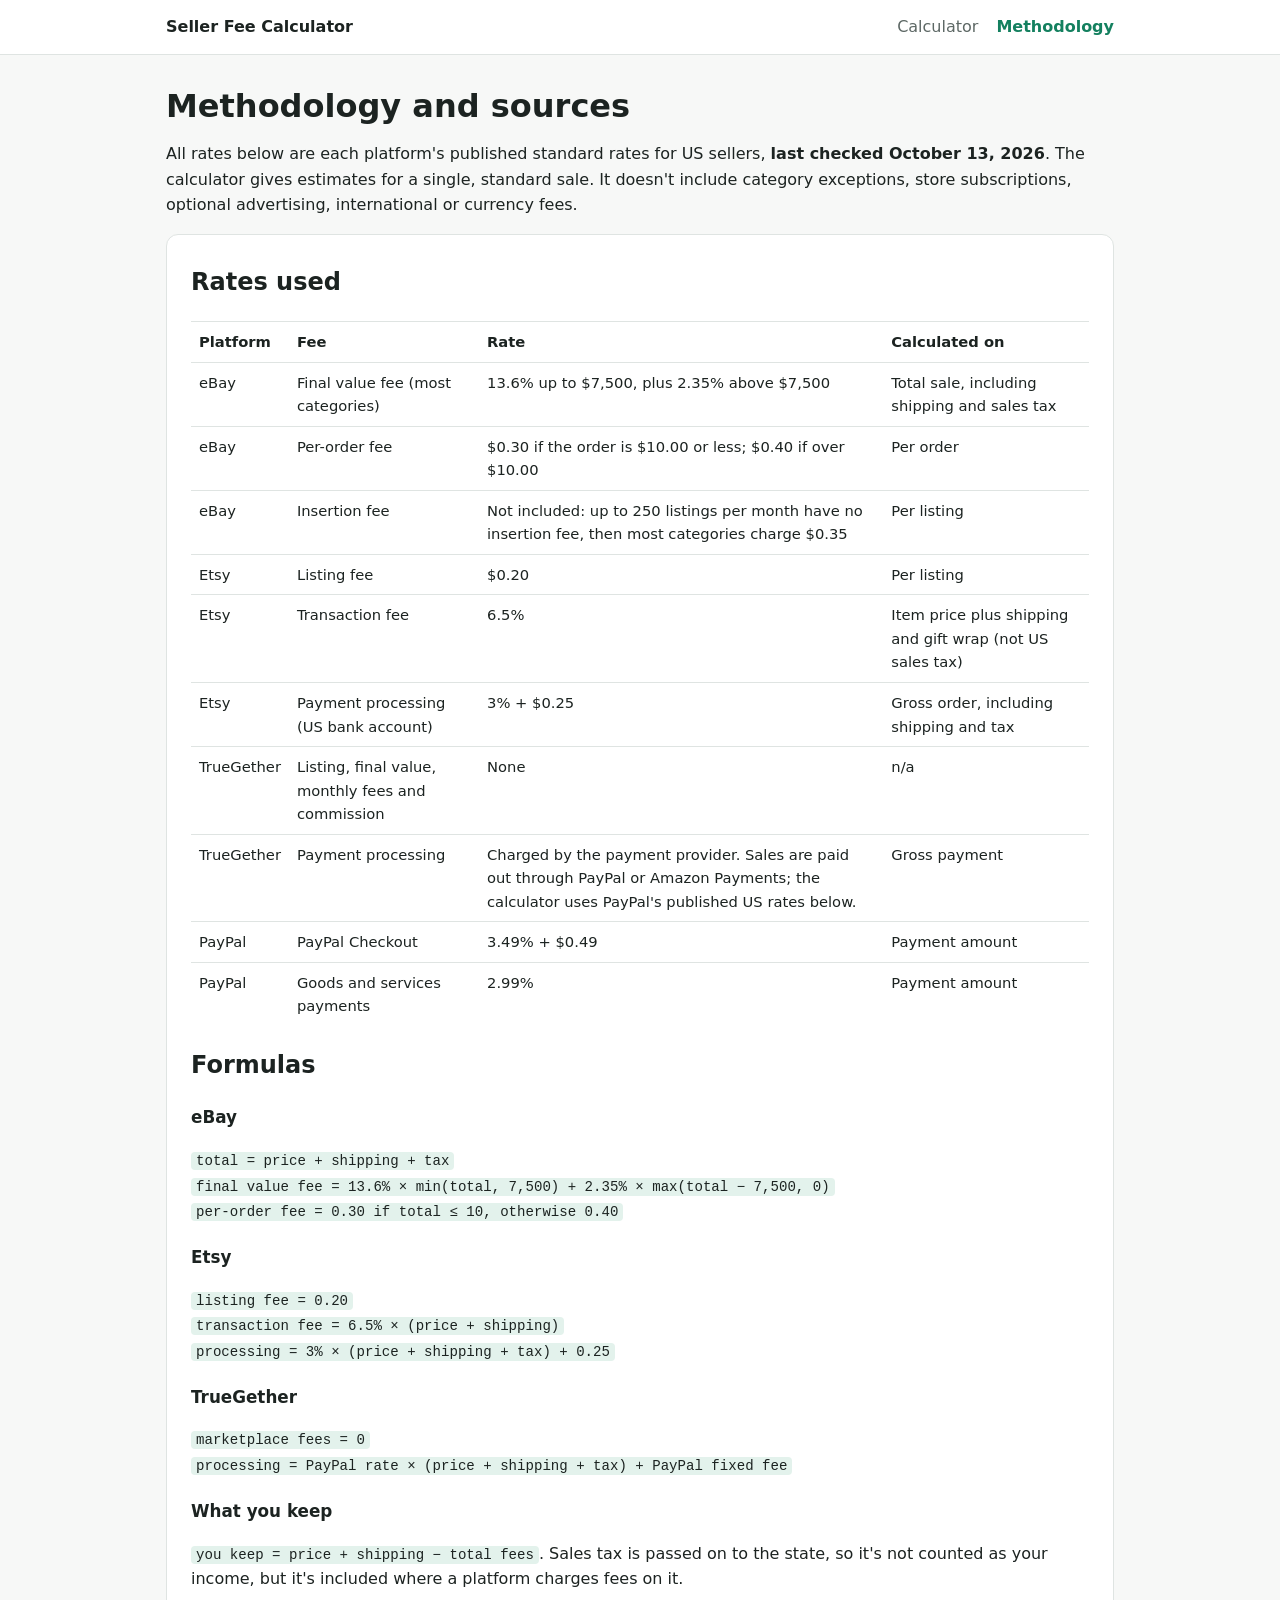
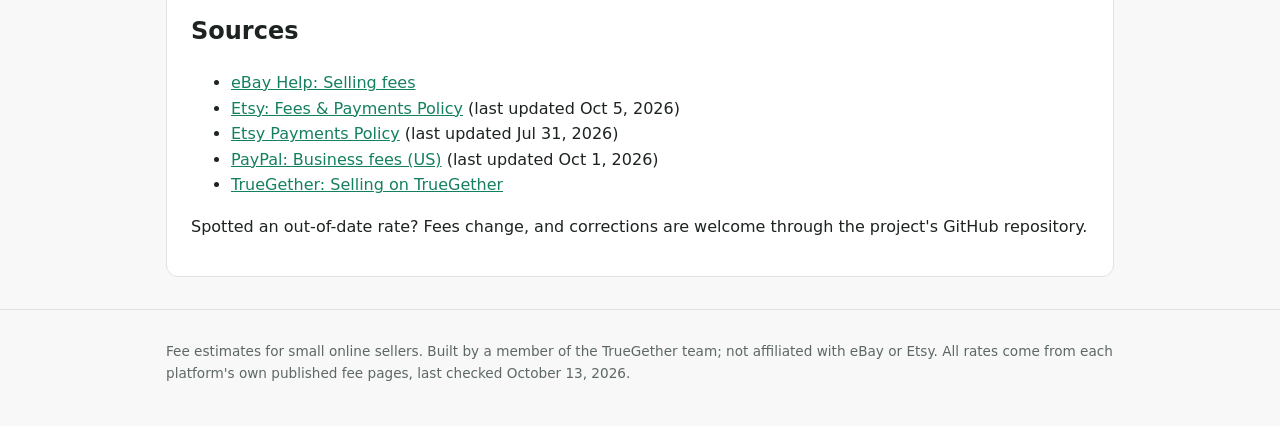
==== methodology.html @ fa6d65d5 "Add fee calculator" ====
<!doctype html>
<html lang="en">
<head>
<meta charset="utf-8">
<meta name="viewport" content="width=device-width, initial-scale=1">
<title>Methodology and Sources: How the Seller Fee Calculator Works</title>
<meta name="description" content="Every fee rate and formula used in the seller fee calculator, with links to eBay, Etsy, PayPal and TrueGether's own fee pages and the date each was checked.">
<link rel="canonical" href="https://salonijain-svg.github.io/marketplace-fee-calculator/methodology.html">
<link rel="stylesheet" href="style.css">
</head>
<body>
<header class="site-header">
  <div class="wrap">
    <a class="brand" href="./">Seller Fee Calculator</a>
    <nav><a href="./">Calculator</a><a href="methodology.html" aria-current="page">Methodology</a></nav>
  </div>
</header>

<main class="wrap">
  <h1>Methodology and sources</h1>
  <p class="intro">All rates below are each platform's published standard rates for US sellers, <strong>last checked October 13, 2026</strong>. The calculator gives estimates for a single, standard sale. It doesn't include category exceptions, store subscriptions, optional advertising, international or currency fees.</p>

  <section class="method">
    <h2>Rates used</h2>
    <div class="table-scroll">
    <table>
      <thead><tr><th>Platform</th><th>Fee</th><th>Rate</th><th>Calculated on</th></tr></thead>
      <tbody>
        <tr><td>eBay</td><td>Final value fee (most categories)</td><td>13.6% up to $7,500, plus 2.35% above $7,500</td><td>Total sale, including shipping and sales tax</td></tr>
        <tr><td>eBay</td><td>Per-order fee</td><td>$0.30 if the order is $10.00 or less; $0.40 if over $10.00</td><td>Per order</td></tr>
        <tr><td>eBay</td><td>Insertion fee</td><td>Not included: up to 250 listings per month have no insertion fee, then most categories charge $0.35</td><td>Per listing</td></tr>
        <tr><td>Etsy</td><td>Listing fee</td><td>$0.20</td><td>Per listing</td></tr>
        <tr><td>Etsy</td><td>Transaction fee</td><td>6.5%</td><td>Item price plus shipping and gift wrap (not US sales tax)</td></tr>
        <tr><td>Etsy</td><td>Payment processing (US bank account)</td><td>3% + $0.25</td><td>Gross order, including shipping and tax</td></tr>
        <tr><td>TrueGether</td><td>Listing, final value, monthly fees and commission</td><td>None</td><td>n/a</td></tr>
        <tr><td>TrueGether</td><td>Payment processing</td><td>Charged by the payment provider. Sales are paid out through PayPal or Amazon Payments; the calculator uses PayPal's published US rates below.</td><td>Gross payment</td></tr>
        <tr><td>PayPal</td><td>PayPal Checkout</td><td>3.49% + $0.49</td><td>Payment amount</td></tr>
        <tr><td>PayPal</td><td>Goods and services payments</td><td>2.99%</td><td>Payment amount</td></tr>
      </tbody>
    </table>
    </div>

    <h2>Formulas</h2>
    <h3>eBay</h3>
    <p><code>total = price + shipping + tax</code><br>
    <code>final value fee = 13.6% × min(total, 7,500) + 2.35% × max(total − 7,500, 0)</code><br>
    <code>per-order fee = 0.30 if total ≤ 10, otherwise 0.40</code></p>
    <h3>Etsy</h3>
    <p><code>listing fee = 0.20</code><br>
    <code>transaction fee = 6.5% × (price + shipping)</code><br>
    <code>processing = 3% × (price + shipping + tax) + 0.25</code></p>
    <h3>TrueGether</h3>
    <p><code>marketplace fees = 0</code><br>
    <code>processing = PayPal rate × (price + shipping + tax) + PayPal fixed fee</code></p>
    <h3>What you keep</h3>
    <p><code>you keep = price + shipping − total fees</code>. Sales tax is passed on to the state, so it's not counted as your income, but it's included where a platform charges fees on it.</p>

    <h2>Sources</h2>
    <ul>
      <li><a href="https://www.ebay.com/help/selling/fees-credits-invoices/selling-fees?id=4822">eBay Help: Selling fees</a></li>
      <li><a href="https://www.etsy.com/legal/fees/">Etsy: Fees &amp; Payments Policy</a> (last updated Oct 5, 2026)</li>
      <li><a href="https://www.etsy.com/legal/etsy-payments/">Etsy Payments Policy</a> (last updated Jul 31, 2026)</li>
      <li><a href="https://www.paypal.com/us/business/paypal-business-fees">PayPal: Business fees (US)</a> (last updated Oct 1, 2026)</li>
      <li><a href="https://www.truegether.com/sell.html">TrueGether: Selling on TrueGether</a></li>
    </ul>
    <p>Spotted an out-of-date rate? Fees change, and corrections are welcome through the project's GitHub repository.</p>
  </section>
</main>

<footer class="site-footer">
  <div class="wrap">
    <p>Fee estimates for small online sellers. Built by a member of the TrueGether team; not affiliated with eBay or Etsy. All rates come from each platform's own published fee pages, last checked October 13, 2026.</p>
  </div>
</footer>
</body>
</html>
---- style.css ----
:root {
  --bg: #f7f8f7;
  --surface: #ffffff;
  --text: #1c2321;
  --muted: #5d6865;
  --border: #dfe4e2;
  --accent: #14805f;
  --accent-soft: #e3f2ec;
  --bar-bg: #e9edeb;
}
@media (prefers-color-scheme: dark) {
  :root {
    --bg: #121615;
    --surface: #1b2120;
    --text: #e8eeec;
    --muted: #9aa6a2;
    --border: #2c3533;
    --accent: #3cbf91;
    --accent-soft: #1d3a30;
    --bar-bg: #2a3230;
  }
}
* { box-sizing: border-box; }
body {
  margin: 0;
  background: var(--bg);
  color: var(--text);
  font: 16px/1.6 system-ui, -apple-system, "Segoe UI", Roboto, sans-serif;
}
.wrap { max-width: 980px; margin: 0 auto; padding: 0 16px; }
a { color: var(--accent); }

.site-header { border-bottom: 1px solid var(--border); background: var(--surface); }
.site-header .wrap { display: flex; align-items: center; justify-content: space-between; gap: 16px; padding-top: 14px; padding-bottom: 14px; flex-wrap: wrap; }
.brand { font-weight: 700; text-decoration: none; color: var(--text); }
nav a { margin-left: 18px; text-decoration: none; color: var(--muted); }
nav a[aria-current="page"] { color: var(--accent); font-weight: 600; }

h1 { font-size: 2rem; line-height: 1.2; margin: 32px 0 8px; }
.intro p { color: var(--muted); max-width: 720px; }

.inputs {
  display: flex; flex-wrap: wrap; gap: 16px;
  background: var(--surface); border: 1px solid var(--border); border-radius: 12px;
  padding: 20px; margin: 24px 0;
}
.field { flex: 1 1 200px; display: flex; flex-direction: column; gap: 6px; }
.field label { font-weight: 600; font-size: .95rem; }
.field input[type=number], .field select {
  font: inherit; padding: 10px 12px; border: 1px solid var(--border); border-radius: 8px;
  background: var(--bg); color: var(--text);
}
.field input[type=range] { accent-color: var(--accent); }
.field small { color: var(--muted); font-size: .8rem; }

.results { display: flex; flex-wrap: wrap; gap: 16px; }
.card {
  flex: 1 1 260px; background: var(--surface); border: 1px solid var(--border);
  border-radius: 12px; padding: 20px;
}
.card h2 { margin: 0 0 8px; font-size: 1.2rem; }
.card h2 a { color: var(--text); text-decoration: none; }
.card h2 a:hover { color: var(--accent); }
.keep { display: flex; align-items: baseline; justify-content: space-between; margin: 0; }
.keep .label { color: var(--muted); font-size: .9rem; }
.keep .amount { font-size: 1.8rem; font-weight: 700; color: var(--accent); font-variant-numeric: tabular-nums; }
.bar { height: 8px; background: var(--bar-bg); border-radius: 4px; margin: 10px 0 14px; overflow: hidden; }
.bar span { display: block; height: 100%; background: var(--accent); border-radius: 4px; transition: width .25s ease; }
dl { display: flex; flex-wrap: wrap; margin: 0; }
dt, dd { margin: 0; padding: 4px 0; border-top: 1px solid var(--border); }
dt { flex: 0 0 60%; color: var(--muted); font-size: .9rem; }
dd { flex: 0 0 40%; text-align: right; font-variant-numeric: tabular-nums; }

.note { color: var(--muted); font-size: .85rem; margin: 18px 0 32px; }

.faq, .method { background: var(--surface); border: 1px solid var(--border); border-radius: 12px; padding: 8px 24px 20px; margin-bottom: 32px; }
.faq h3, .method h3 { font-size: 1.05rem; margin: 20px 0 4px; }
.method table { width: 100%; border-collapse: collapse; font-size: .92rem; }
.method th, .method td { text-align: left; padding: 8px; border-top: 1px solid var(--border); vertical-align: top; }
.method code { background: var(--accent-soft); padding: 1px 5px; border-radius: 4px; font-size: .88em; }
.table-scroll { overflow-x: auto; }

.site-footer { border-top: 1px solid var(--border); color: var(--muted); font-size: .85rem; padding: 18px 0 28px; }

@media (max-width: 600px) {
  h1 { font-size: 1.6rem; }
  nav a { margin-left: 0; margin-right: 14px; }
}
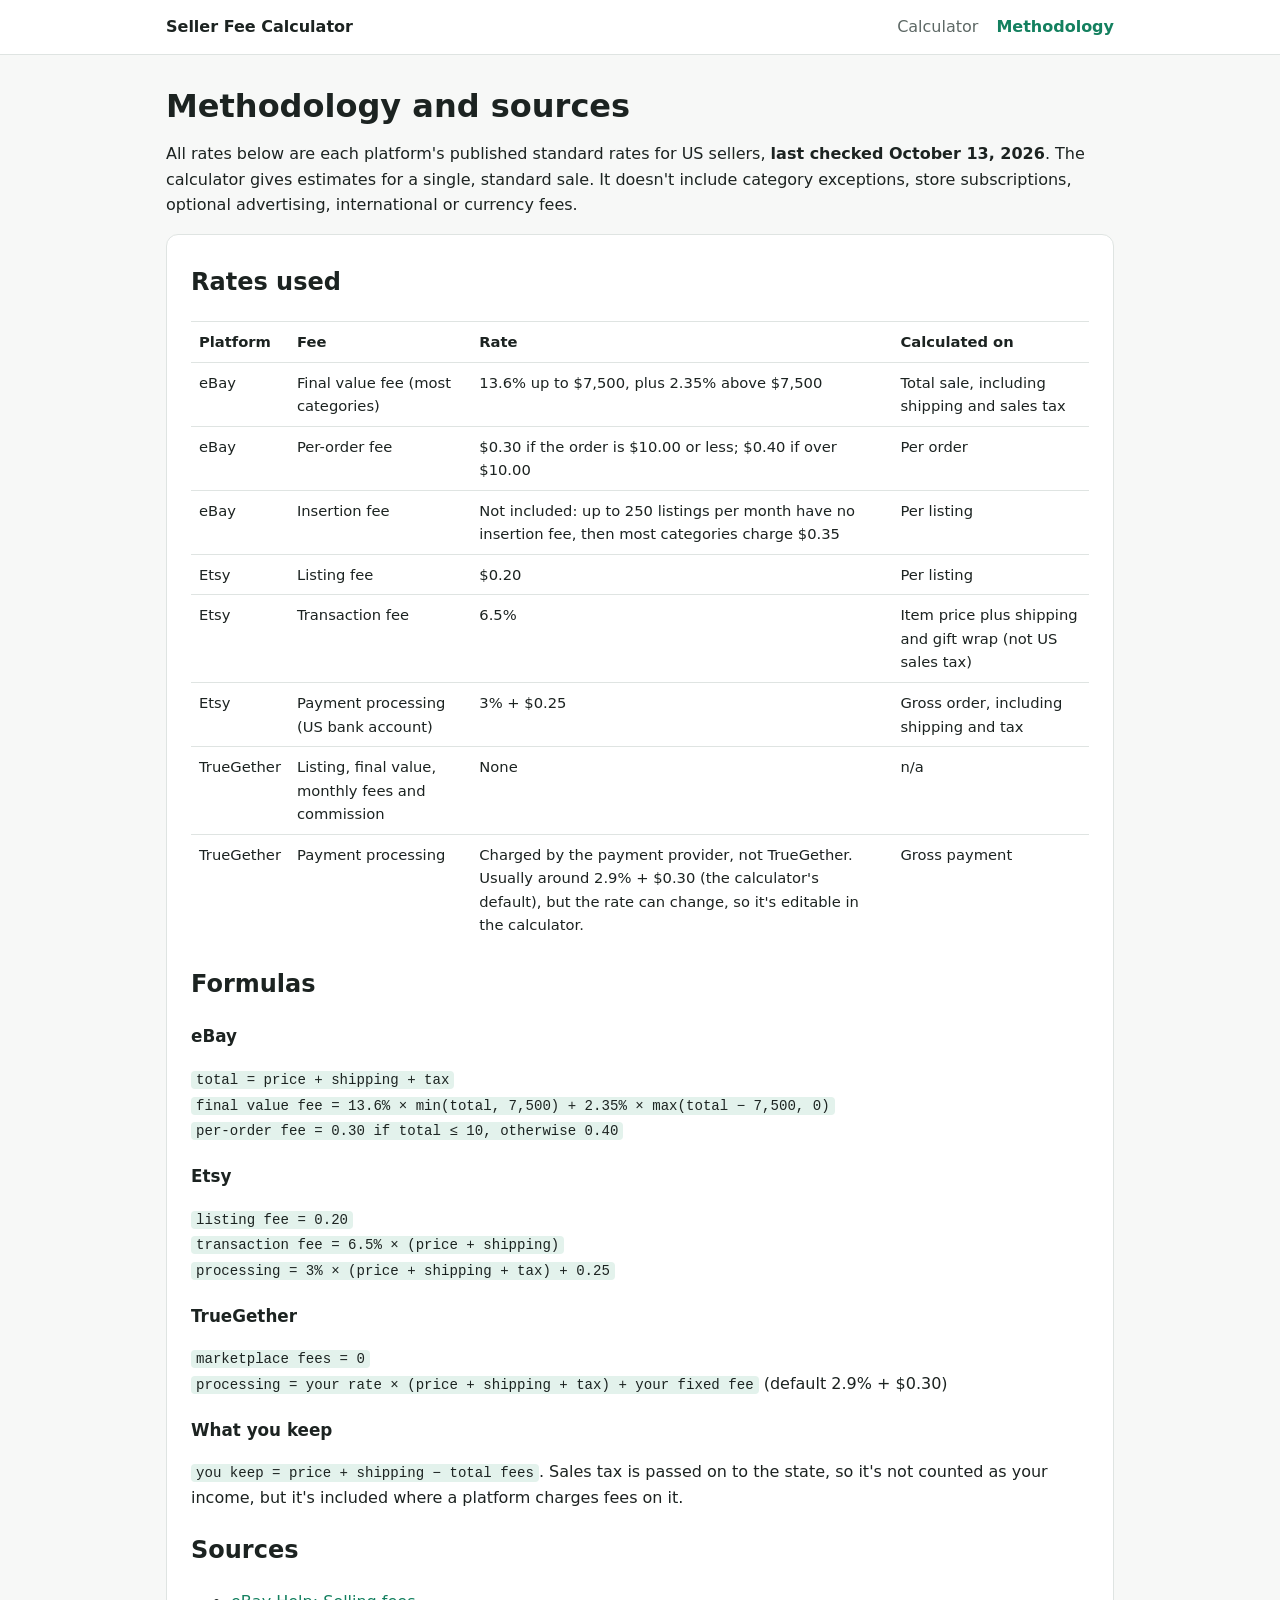
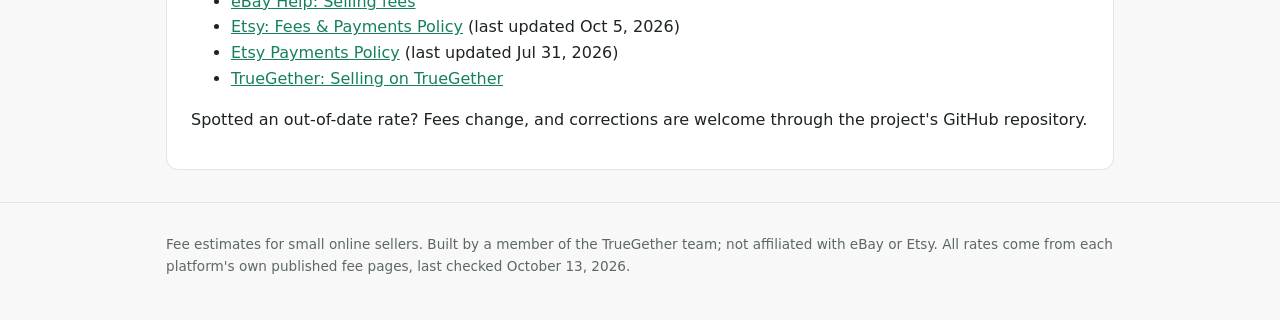
==== commit 0b7068ae: "Add files via upload" ====
--- a/methodology.html
+++ b/methodology.html
@@ -4,7 +4,7 @@
 <meta charset="utf-8">
 <meta name="viewport" content="width=device-width, initial-scale=1">
 <title>Methodology and Sources: How the Seller Fee Calculator Works</title>
-<meta name="description" content="Every fee rate and formula used in the seller fee calculator, with links to eBay, Etsy, PayPal and TrueGether's own fee pages and the date each was checked.">
+<meta name="description" content="Every fee rate and formula used in the seller fee calculator, with links to eBay, Etsy and TrueGether's own fee pages and the date each was checked.">
 <link rel="canonical" href="https://salonijain-svg.github.io/marketplace-fee-calculator/methodology.html">
 <link rel="stylesheet" href="style.css">
 </head>
@@ -33,9 +33,7 @@
         <tr><td>Etsy</td><td>Transaction fee</td><td>6.5%</td><td>Item price plus shipping and gift wrap (not US sales tax)</td></tr>
         <tr><td>Etsy</td><td>Payment processing (US bank account)</td><td>3% + $0.25</td><td>Gross order, including shipping and tax</td></tr>
         <tr><td>TrueGether</td><td>Listing, final value, monthly fees and commission</td><td>None</td><td>n/a</td></tr>
-        <tr><td>TrueGether</td><td>Payment processing</td><td>Charged by the payment provider. Sales are paid out through PayPal or Amazon Payments; the calculator uses PayPal's published US rates below.</td><td>Gross payment</td></tr>
-        <tr><td>PayPal</td><td>PayPal Checkout</td><td>3.49% + $0.49</td><td>Payment amount</td></tr>
-        <tr><td>PayPal</td><td>Goods and services payments</td><td>2.99%</td><td>Payment amount</td></tr>
+        <tr><td>TrueGether</td><td>Payment processing</td><td>Charged by the payment provider, not TrueGether. Usually around 2.9% + $0.30 (the calculator's default), but the rate can change, so it's editable in the calculator.</td><td>Gross payment</td></tr>
       </tbody>
     </table>
     </div>
@@ -51,7 +49,7 @@
     <code>processing = 3% × (price + shipping + tax) + 0.25</code></p>
     <h3>TrueGether</h3>
     <p><code>marketplace fees = 0</code><br>
-    <code>processing = PayPal rate × (price + shipping + tax) + PayPal fixed fee</code></p>
+    <code>processing = your rate × (price + shipping + tax) + your fixed fee</code> (default 2.9% + $0.30)</p>
     <h3>What you keep</h3>
     <p><code>you keep = price + shipping − total fees</code>. Sales tax is passed on to the state, so it's not counted as your income, but it's included where a platform charges fees on it.</p>
 
@@ -60,7 +58,6 @@
       <li><a href="https://www.ebay.com/help/selling/fees-credits-invoices/selling-fees?id=4822">eBay Help: Selling fees</a></li>
       <li><a href="https://www.etsy.com/legal/fees/">Etsy: Fees &amp; Payments Policy</a> (last updated Oct 5, 2026)</li>
       <li><a href="https://www.etsy.com/legal/etsy-payments/">Etsy Payments Policy</a> (last updated Jul 31, 2026)</li>
-      <li><a href="https://www.paypal.com/us/business/paypal-business-fees">PayPal: Business fees (US)</a> (last updated Oct 1, 2026)</li>
       <li><a href="https://www.truegether.com/sell.html">TrueGether: Selling on TrueGether</a></li>
     </ul>
     <p>Spotted an out-of-date rate? Fees change, and corrections are welcome through the project's GitHub repository.</p>
--- a/style.css
+++ b/style.css
@@ -44,13 +44,16 @@
   background: var(--surface); border: 1px solid var(--border); border-radius: 12px;
   padding: 20px; margin: 24px 0;
 }
-.field { flex: 1 1 200px; display: flex; flex-direction: column; gap: 6px; }
+.field { flex: 1 1 200px; min-width: 0; display: flex; flex-direction: column; gap: 6px; }
 .field label { font-weight: 600; font-size: .95rem; }
 .field input[type=number], .field select {
   font: inherit; padding: 10px 12px; border: 1px solid var(--border); border-radius: 8px;
   background: var(--bg); color: var(--text);
 }
 .field input[type=range] { accent-color: var(--accent); }
+.pair { display: flex; align-items: center; gap: 8px; }
+.pair input { flex: 1 1 0; min-width: 0; width: 100%; }
+.pair span { color: var(--muted); white-space: nowrap; }
 .field small { color: var(--muted); font-size: .8rem; }
 
 .results { display: flex; flex-wrap: wrap; gap: 16px; }
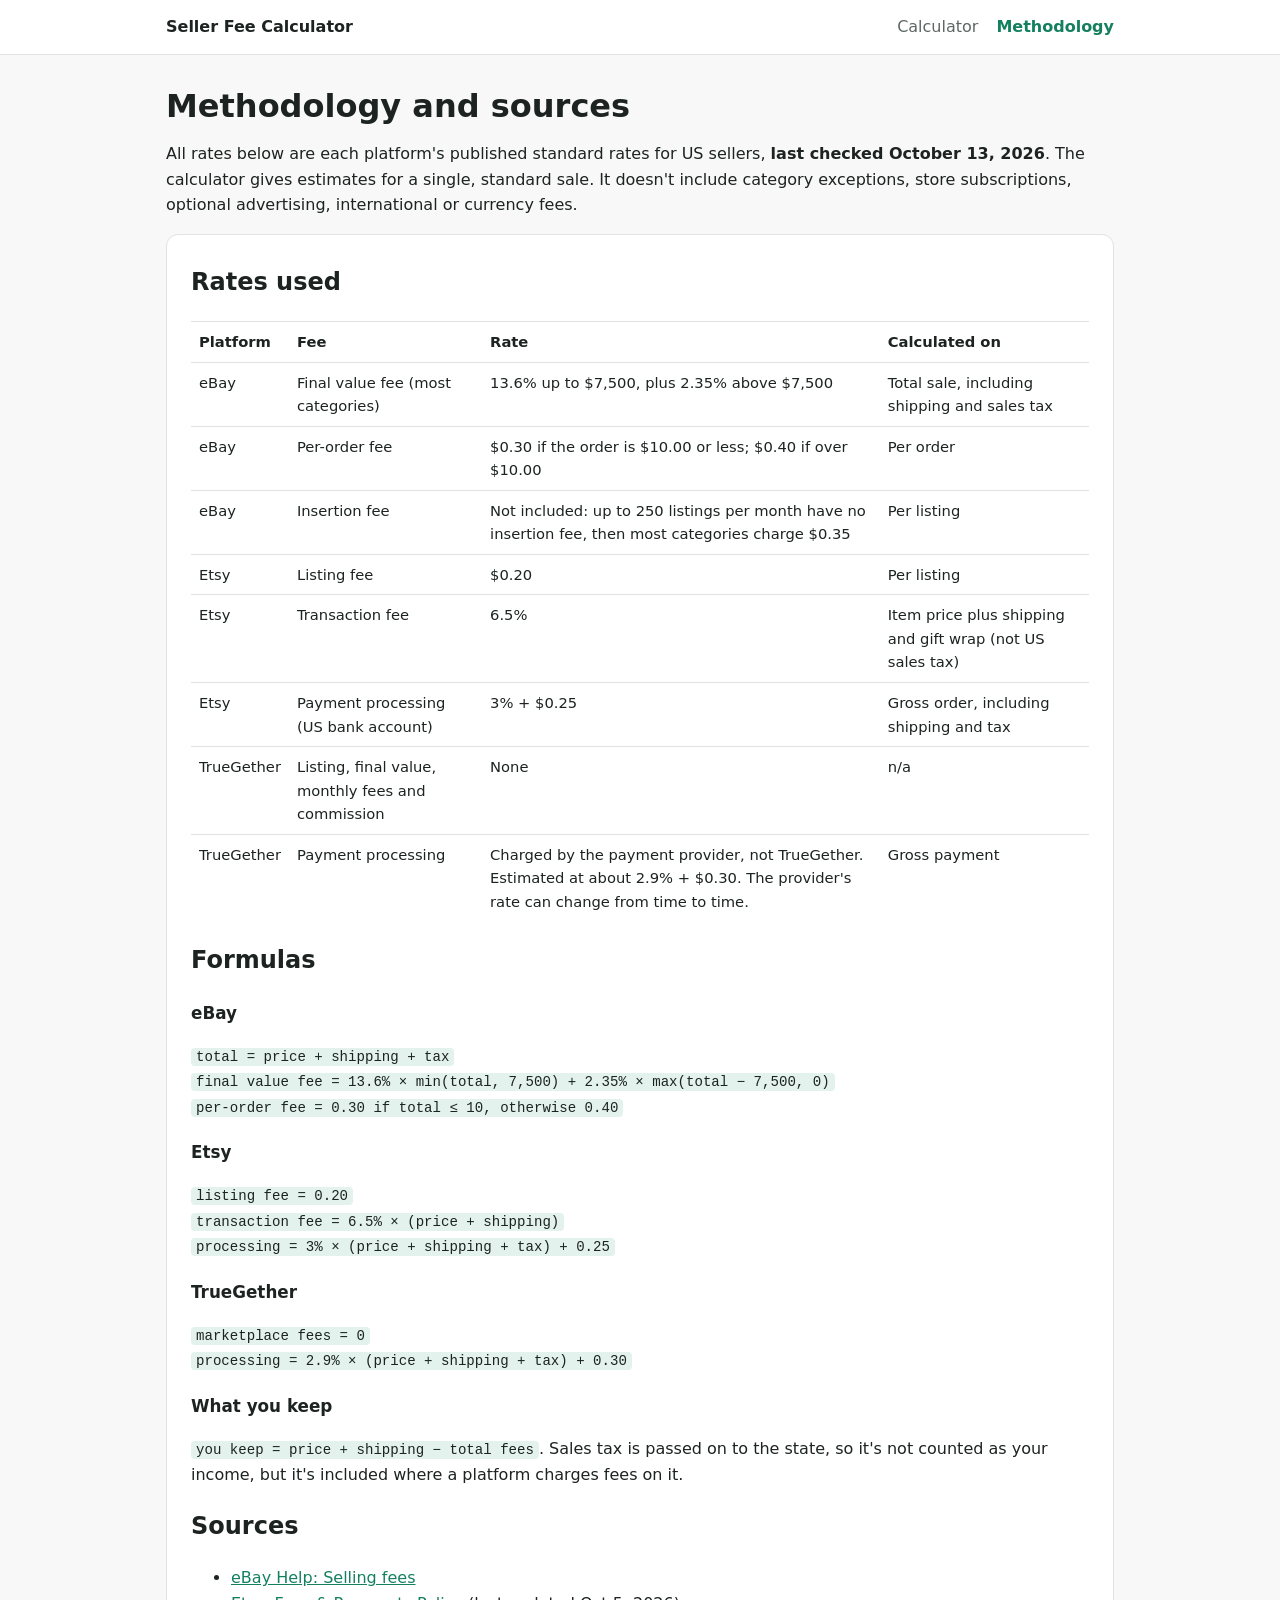
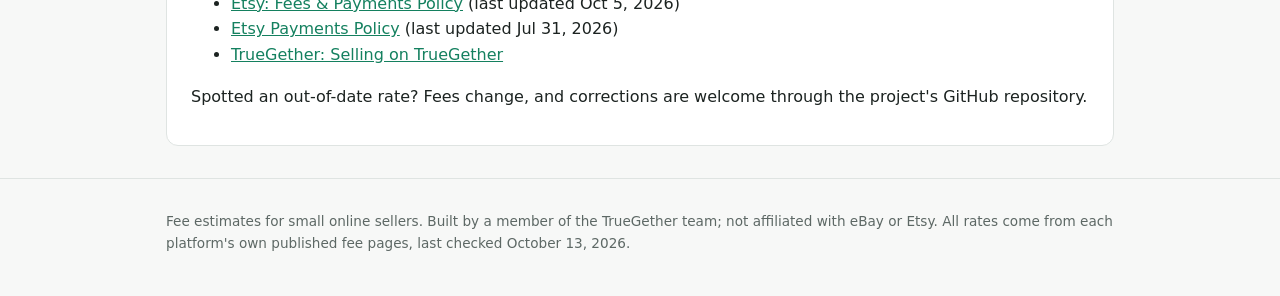
==== commit efe4ae5e: "Add files via upload" ====
--- a/methodology.html
+++ b/methodology.html
@@ -33,7 +33,7 @@
         <tr><td>Etsy</td><td>Transaction fee</td><td>6.5%</td><td>Item price plus shipping and gift wrap (not US sales tax)</td></tr>
         <tr><td>Etsy</td><td>Payment processing (US bank account)</td><td>3% + $0.25</td><td>Gross order, including shipping and tax</td></tr>
         <tr><td>TrueGether</td><td>Listing, final value, monthly fees and commission</td><td>None</td><td>n/a</td></tr>
-        <tr><td>TrueGether</td><td>Payment processing</td><td>Charged by the payment provider, not TrueGether. Usually around 2.9% + $0.30 (the calculator's default), but the rate can change, so it's editable in the calculator.</td><td>Gross payment</td></tr>
+        <tr><td>TrueGether</td><td>Payment processing</td><td>Charged by the payment provider, not TrueGether. Estimated at about 2.9% + $0.30. The provider's rate can change from time to time.</td><td>Gross payment</td></tr>
       </tbody>
     </table>
     </div>
@@ -49,7 +49,7 @@
     <code>processing = 3% × (price + shipping + tax) + 0.25</code></p>
     <h3>TrueGether</h3>
     <p><code>marketplace fees = 0</code><br>
-    <code>processing = your rate × (price + shipping + tax) + your fixed fee</code> (default 2.9% + $0.30)</p>
+    <code>processing = 2.9% × (price + shipping + tax) + 0.30</code></p>
     <h3>What you keep</h3>
     <p><code>you keep = price + shipping − total fees</code>. Sales tax is passed on to the state, so it's not counted as your income, but it's included where a platform charges fees on it.</p>
 
--- a/style.css
+++ b/style.css
@@ -51,9 +51,6 @@
   background: var(--bg); color: var(--text);
 }
 .field input[type=range] { accent-color: var(--accent); }
-.pair { display: flex; align-items: center; gap: 8px; }
-.pair input { flex: 1 1 0; min-width: 0; width: 100%; }
-.pair span { color: var(--muted); white-space: nowrap; }
 .field small { color: var(--muted); font-size: .8rem; }
 
 .results { display: flex; flex-wrap: wrap; gap: 16px; }
@@ -74,6 +71,7 @@
 dt { flex: 0 0 60%; color: var(--muted); font-size: .9rem; }
 dd { flex: 0 0 40%; text-align: right; font-variant-numeric: tabular-nums; }
 
+.card-note { color: var(--muted); font-size: .8rem; margin: 12px 0 0; }
 .note { color: var(--muted); font-size: .85rem; margin: 18px 0 32px; }
 
 .faq, .method { background: var(--surface); border: 1px solid var(--border); border-radius: 12px; padding: 8px 24px 20px; margin-bottom: 32px; }
